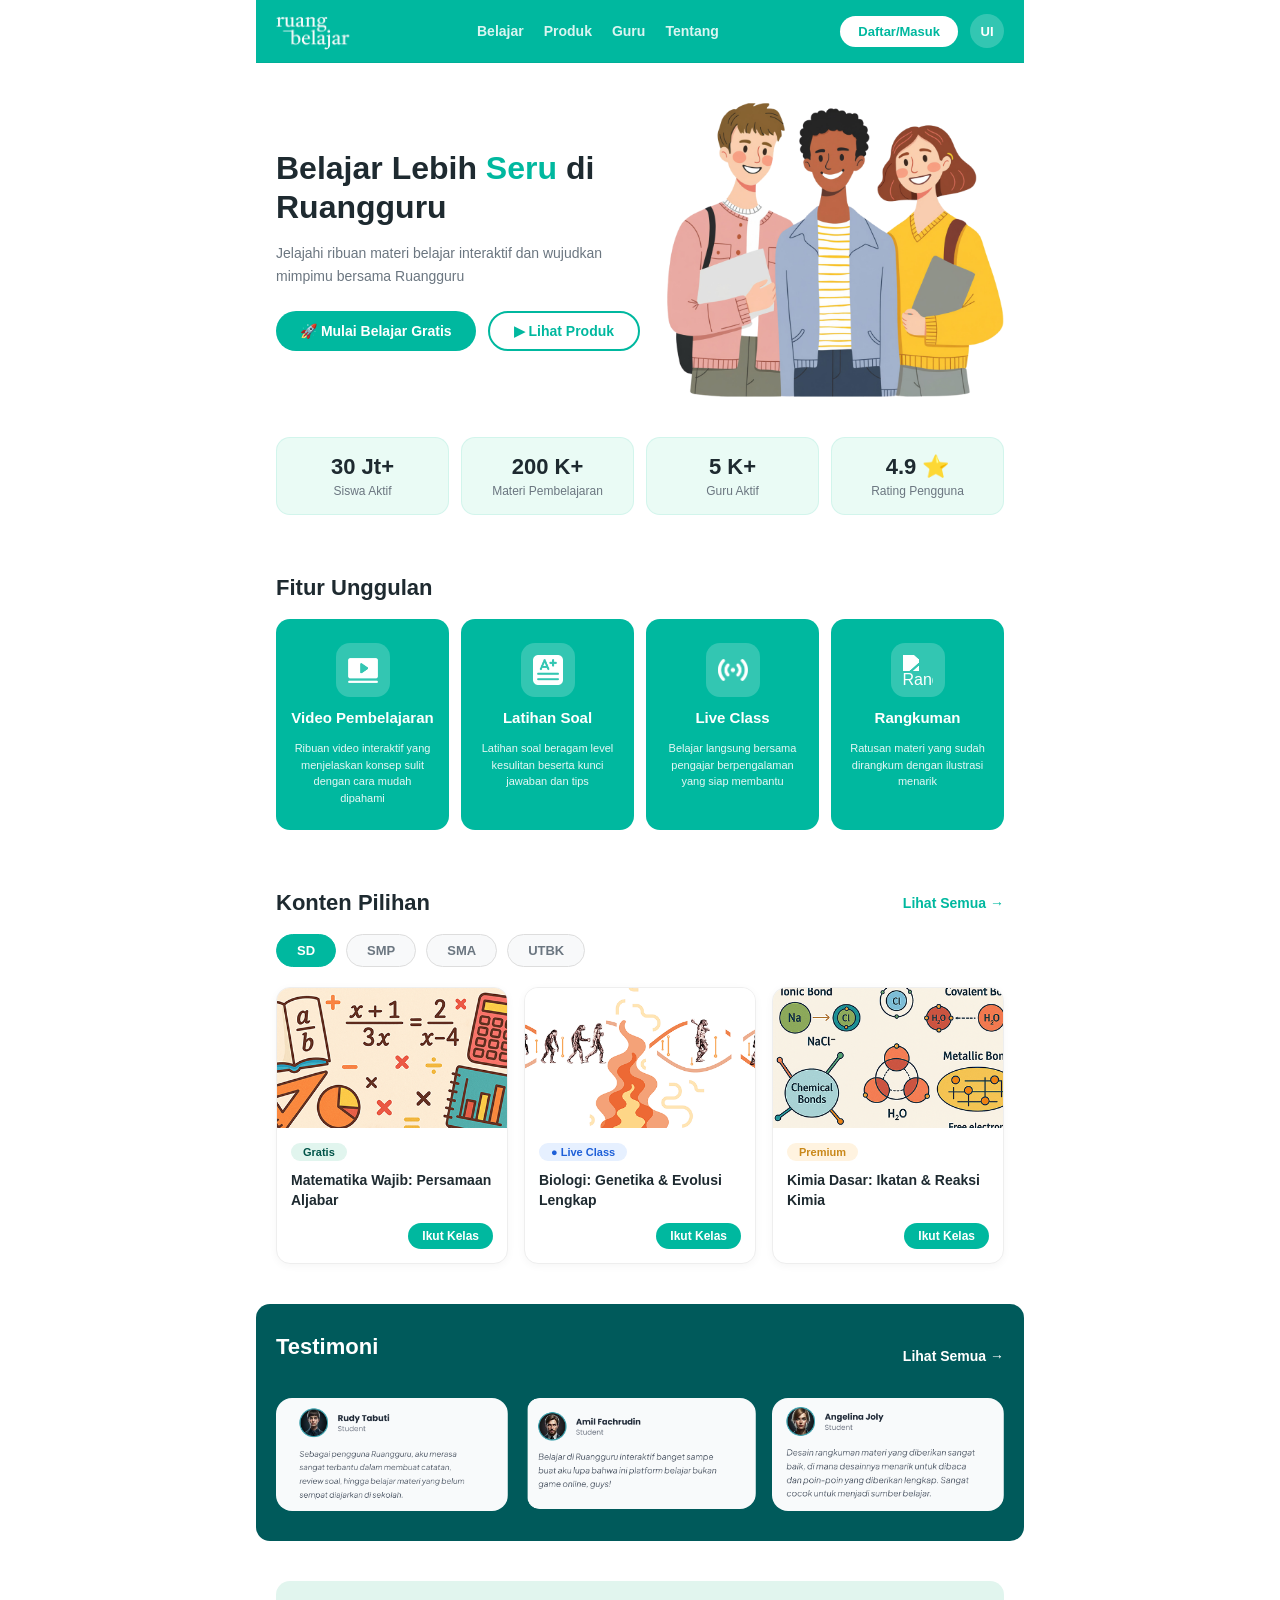
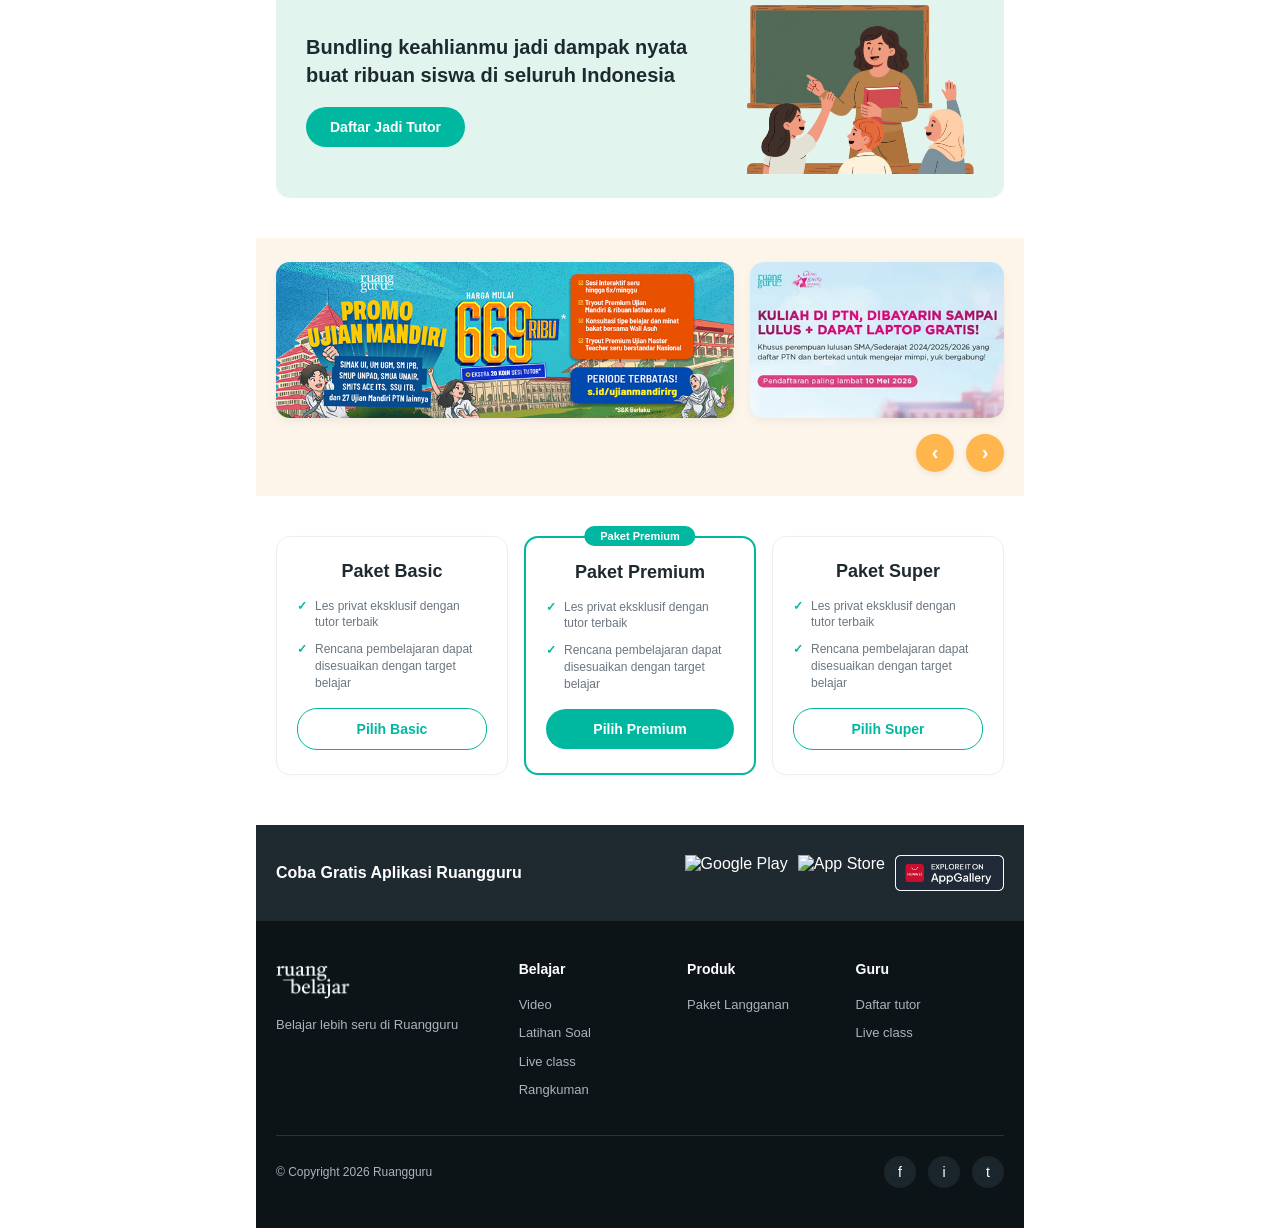
==== tablet/index.html @ df0e4e03 "buat folder utama" ====
<!DOCTYPE html>
<html lang="id">
<head>
<meta charset="UTF-8">
<meta name="viewport" content="width=device-width, initial-scale=1.0">
<title>Ruangguru - Home (Tablet)</title>
<link rel="stylesheet" href="style.css">
</head>
<body>

  <header>
    <div class="logo-container">
      <img src="logo.png" alt="ruang belajar" class="logo-img">
    </div>
    <nav>
      <span>Belajar</span><span>Produk</span><span>Guru</span><span>Tentang</span>
    </nav>
    <div class="header-right">
      <button class="btn-pill">Daftar/Masuk</button>
      <div class="avatar">UI</div>
    </div>
  </header>

  <section class="hero">
    <div class="hero-text">
      <h1>Belajar Lebih <span>Seru</span> di Ruangguru</h1>
      <p>Jelajahi ribuan materi belajar interaktif dan wujudkan mimpimu bersama Ruangguru</p>
      <div class="hero-buttons">
        <button class="btn-primary">🚀 Mulai Belajar Gratis</button>
        <button class="btn-outline">▶ Lihat Produk</button>
      </div>
    </div>
    <div class="hero-img">
      <img src="ilustrasi hero 1.png" alt="Ilustrasi Siswa Belajar">
    </div>
  </section>

  <div class="stats">
    <div class="stat"><div class="num">30 Jt+</div><div class="label">Siswa Aktif</div></div>
    <div class="stat"><div class="num">200 K+</div><div class="label">Materi Pembelajaran</div></div>
    <div class="stat"><div class="num">5 K+</div><div class="label">Guru Aktif</div></div>
    <div class="stat"><div class="num">4.9 ⭐</div><div class="label">Rating Pengguna</div></div>
  </div>

  <div class="section">
    <h2>Fitur Unggulan</h2>
    <div class="features">
      <div class="feature-card">
        <div class="feature-icon-box">
          <img src="ph_video-fill.png" alt="Video Pembelajaran" class="feature-icon-img">
        </div>
        <h3>Video Pembelajaran</h3>
        <p>Ribuan video interaktif yang menjelaskan konsep sulit dengan cara mudah dipahami</p>
      </div>
      <div class="feature-card">
        <div class="feature-icon-box">
          <img src="fluent_quiz-28-filled.png" alt="Latihan Soal" class="feature-icon-img">
        </div>
        <h3>Latihan Soal</h3>
        <p>Latihan soal beragam level kesulitan beserta kunci jawaban dan tips</p>
      </div>
      <div class="feature-card">
        <div class="feature-icon-box">
          <img src="fluent_live-16-filled.png" alt="Live Class" class="feature-icon-img">
        </div>
        <h3>Live Class</h3>
        <p>Belajar langsung bersama pengajar berpengalaman yang siap membantu</p>
      </div>
      <div class="feature-card">
        <div class="feature-icon-box">
          <img src="zondicons_news-paper.png" alt="Rangkuman" class="feature-icon-img">
        </div>
        <h3>Rangkuman</h3>
        <p>Ratusan materi yang sudah dirangkum dengan ilustrasi menarik</p>
      </div>
    </div>
  </div>

  <div class="section">
    <div class="section-head">
      <h2 style="margin-bottom:0;">Konten Pilihan</h2>
      <a class="link-all" href="#">Lihat Semua →</a>
    </div>
    <div class="tabs">
      <div class="tab active">SD</div>
      <div class="tab">SMP</div>
      <div class="tab">SMA</div>
      <div class="tab">UTBK</div>
    </div>
    <div class="content-cards">
      
      <div class="content-card">
        <div class="thumb">
          <img src="Rectangle 106.png" alt="Matematika">
        </div>
        <div class="body">
          <span class="badge gratis">Gratis</span>
          <h4>Matematika Wajib: Persamaan Aljabar</h4>
          <div class="footer-row"><a href="#" class="pill-action">Ikut Kelas</a></div>
        </div>
      </div>
      
      <div class="content-card">
        <div class="thumb">
          <img src="Rectangle 107.png" alt="Biologi">
        </div>
        <div class="body">
          <span class="badge live">● Live Class</span>
          <h4>Biologi: Genetika &amp; Evolusi Lengkap</h4>
          <div class="footer-row"><a href="#" class="pill-action">Ikut Kelas</a></div>
        </div>
      </div>
      
      <div class="content-card">
        <div class="thumb">
          <img src="Rectangle 108.png" alt="Kimia">
        </div>
        <div class="body">
          <span class="badge premium">Premium</span>
          <h4>Kimia Dasar: Ikatan &amp; Reaksi Kimia</h4>
          <div class="footer-row"><a href="#" class="pill-action">Ikut Kelas</a></div>
        </div>
      </div>

    </div>
  </div>

  <div class="section testimonial-section">
    <div class="section-head">
      <h2>Testimoni</h2>
      <a class="link-all" href="#">Lihat Semua →</a>
    </div>
    <div class="testimonial-cards">
      <img src="testi 1.png" alt="Testimoni Rudy Tabuti" class="testi-img">
      
      <img src="testi 2.png" alt="Testimoni Amil Fachrudin" class="testi-img">
      
      <img src="testi 3.png" alt="Testimoni Angelina Joly" class="testi-img">
    </div>
  </div>

  <div class="tutor-banner">
    <div class="tutor-text">
      <h2>Bundling keahlianmu jadi dampak nyata buat ribuan siswa di seluruh Indonesia</h2>
      <button class="btn-primary">Daftar Jadi Tutor</button>
    </div>
    <div class="tutor-img">
      <img src="ilustrasi.png" alt="Ilustrasi Guru">
    </div>
  </div>

  <div class="promo-carousel-container">
    <div class="promo-banners-flex">
      <div class="promo-card banner-besar">
        <img src="promo1.png" alt="Promo Ujian Mandiri">
      </div>

      <div class="promo-card banner-kecil">
        <img src="promo2.png" alt="Promo Beasiswa Ruangguru">
      </div>
    </div>
    
    <div class="carousel-controls">
      <button class="carousel-btn">‹</button>
      <button class="carousel-btn">›</button>
    </div>
  </div>

  <div class="pricing-section">
    <div class="pricing">
      <div class="price-card">
        <h3>Paket Basic</h3>
        <ul>
          <li>Les privat eksklusif dengan tutor terbaik</li>
          <li>Rencana pembelajaran dapat disesuaikan dengan target belajar</li>
        </ul>
        <button class="btn-outline-pricing">Pilih Basic</button>
      </div>
      <div class="price-card featured">
        <span class="tag">Paket Premium</span>
        <h3>Paket Premium</h3>
        <ul>
          <li>Les privat eksklusif dengan tutor terbaik</li>
          <li>Rencana pembelajaran dapat disesuaikan dengan target belajar</li>
        </ul>
        <button>Pilih Premium</button>
      </div>
      <div class="price-card">
        <h3>Paket Super</h3>
        <ul>
          <li>Les privat eksklusif dengan tutor terbaik</li>
          <li>Rencana pembelajaran dapat disesuaikan dengan target belajar</li>
        </ul>
        <button class="btn-outline-pricing">Pilih Super</button>
      </div>
    </div>
  </div>

  <div class="app-section">
    <h3>Coba Gratis Aplikasi Ruangguru</h3>
    <div class="app-badges">
      <img class="app-badge-img" src="https://upload.wikimedia.org/wikipedia/commons/7/78/Google_Play_Store_badge_EN.svg" alt="Google Play">
      <img class="app-badge-img" src="https://upload.wikimedia.org/wikipedia/commons/3/3c/Download_on_the_App_Store_Badge.svg" alt="App Store">
      <img class="app-badge-img" src="huawei store.png" alt="App Gallery">
    </div>
  </div>

  <footer>
    <div class="footer-grid">
      <div>
        <img src="logo.png" alt="ruang belajar" class="logo-img" style="margin-bottom: 12px; filter: brightness(1);">
        <p>Belajar lebih seru di Ruangguru</p>
      </div>
      <div>
        <h4>Belajar</h4>
        <p>Video<br>Latihan Soal<br>Live class<br>Rangkuman</p>
      </div>
      <div>
        <h4>Produk</h4>
        <p>Paket Langganan</p>
      </div>
      <div>
        <h4>Guru</h4>
        <p>Daftar tutor<br>Live class</p>
      </div>
    </div>
    <div class="footer-bottom">
      <span>© Copyright 2026 Ruangguru</span>
      <div class="socials">
        <span>f</span><span>i</span><span>t</span>
      </div>
    </div>
  </footer>

</body>
</html>
---- tablet/style.css ----
:root {
  --teal: #00B89F;
  --teal-dark: #005348;
  --teal-light: #e1f5ee;
  --teal-pale: #eafbf5;
  --dark: #1e2a30;
  --text: #27313a;
  --muted: #6b7680;
  --radius: 14px;
}

* {
  box-sizing: border-box;
  margin: 0;
  padding: 0;
  font-family: 'Segoe UI', Arial, sans-serif;
}

body {
  background: #fff;
  color: var(--text);
  max-width: 768px;
  margin: 0 auto;
}

img, svg {
  display: block;
  max-width: 100%;
  height: auto;
}

/* Header */
header {
  background: var(--teal); /* Warna hijau toska khas agar logo putih terlihat jelas */
  display: flex;
  align-items: center;
  justify-content: space-between;
  padding: 12px 20px;
  border-bottom: 1px solid rgba(0,0,0,0.05);
}

.logo-container {
  display: flex;
  align-items: center;
}

.logo-img {
  height: 38px; /* Mengatur tinggi ideal untuk logo gambar */
  width: auto;
  object-fit: contain;
}

nav {
  display: flex;
  gap: 20px;
  font-size: 14px;
  font-weight: 600;
  color: rgba(255, 255, 255, 0.85); /* Teks navigasi berwarna terang di atas warna toska */
}

nav span {
  cursor: pointer;
}

nav span:hover {
  color: #fff;
}

.header-right {
  display: flex;
  align-items: center;
  gap: 12px;
}

.btn-pill {
  background: #fff;
  color: var(--teal);
  border-radius: 20px;
  padding: 8px 18px;
  font-weight: 700;
  font-size: 13px;
  border: none;
  cursor: pointer;
}

.avatar {
  width: 34px;
  height: 34px;
  border-radius: 50%;
  background: rgba(255, 255, 255, 0.2);
  display: flex;
  align-items: center;
  justify-content: center;
  font-size: 13px;
  font-weight: bold;
  color: #fff;
}

/* Hero Section */
.hero {
  display: flex;
  align-items: center;
  gap: 20px;
  padding: 40px 20px;
}

.hero-text {
  flex: 1.1;
  min-width: 260px;
}

.hero-text h1 {
  font-size: 32px;
  font-weight: 800;
  line-height: 1.2;
  color: var(--dark);
}

.hero-text h1 span {
  color: var(--teal);
}

.hero-text p {
  margin: 16px 0 24px;
  color: var(--muted);
  font-size: 14px;
  line-height: 1.6;
}

.hero-buttons {
  display: flex;
  gap: 12px;
  flex-wrap: wrap;
}

.btn-primary {
  background: var(--teal);
  color: #fff;
  border: none;
  border-radius: 24px;
  padding: 12px 24px;
  font-weight: 700;
  font-size: 14px;
  cursor: pointer;
}

.btn-outline {
  background: #fff;
  color: var(--teal);
  border: 2px solid var(--teal);
  border-radius: 24px;
  padding: 10px 24px;
  font-weight: 700;
  font-size: 14px;
  cursor: pointer;
}

.hero-img {
  flex: 1;
  min-width: 240px;
  display: flex;
  align-items: center;
  justify-content: center;
}

.hero-img img {
  width: 100%;
  max-height: 320px;
  object-fit: contain; /* Menggunakan contain agar karakter ilustrasi tidak terpotong */
}

/* Stats */
.stats {
  display: grid;
  grid-template-columns: repeat(4, 1fr);
  gap: 12px;
  padding: 0 20px 40px;
}

.stat {
  background: var(--teal-pale);
  border-radius: var(--radius);
  padding: 16px 8px;
  text-align: center;
  border: 1px solid rgba(0, 184, 159, 0.1);
}

.stat .num {
  font-size: 22px;
  font-weight: 800;
  color: var(--dark);
}

.stat .label {
  font-size: 12px;
  color: var(--muted);
  margin-top: 4px;
  font-weight: 500;
}

/* Section Common */
.section {
  padding: 20px 20px 40px;
}

.section h2 {
  font-size: 22px;
  font-weight: 800;
  color: var(--dark);
  margin-bottom: 18px;
}

.section-head {
  display: flex;
  justify-content: space-between;
  align-items: center;
  margin-bottom: 18px;
}

.link-all {
  color: var(--teal);
  font-weight: 700;
  font-size: 14px;
  text-decoration: none;
  display: flex;
  align-items: center;
  gap: 4px;
}

/* Fitur Unggulan */
.features {
  display: grid;
  grid-template-columns: repeat(4, 1fr);
  gap: 12px;
}

.feature-card {
  background: var(--teal);
  color: #fff;
  border-radius: var(--radius);
  padding: 24px 14px;
  text-align: center;
  display: flex;
  flex-direction: column;
  align-items: center;
  gap: 12px;
}

/* Kotak pembungkus ikon */
.feature-icon-box {
  width: 54px;
  height: 54px;
  border-radius: 14px;
  background: rgba(255, 255, 255, 0.2); /* Efek transparan semi putih */
  display: flex;
  align-items: center;
  justify-content: center;
  padding: 12px; /* Jarak aman di dalam kotak */
}

/* Mengatur ukuran gambar ikon di dalam kotak */
.feature-icon-img {
  width: 100%;
  height: 100%;
  object-fit: contain;
  filter: brightness(0) invert(1); /* Memaksa ikon hitam menjadi putih bersih agar kontras */
}

.feature-card h3 {
  font-size: 15px;
  font-weight: 800;
}

.feature-card p {
  font-size: 11px;
  line-height: 1.5;
  color: rgba(255, 255, 255, 0.9);
  margin-top: 2px;
}

/* Konten Pilihan */
.tabs {
  display: flex;
  gap: 10px;
  margin-bottom: 20px;
  flex-wrap: wrap;
}

.tab {
  border-radius: 20px;
  padding: 8px 20px;
  font-size: 13px;
  font-weight: 700;
  border: 1px solid #ddd;
  color: var(--muted);
  background: #f8f9fa;
  cursor: pointer;
}

.tab.active {
  background: var(--teal);
  color: #fff;
  border-color: var(--teal);
}

.content-cards {
  display: grid;
  grid-template-columns: repeat(3, 1fr);
  gap: 16px;
}

.content-card {
  border: 1px solid #eee;
  border-radius: var(--radius);
  overflow: hidden;
  background: #fff;
  box-shadow: 0 2px 8px rgba(0, 0, 0, 0.04);
}

.content-card .thumb {
  height: 140px; /* Sedikit disesuaikan agar pas dengan rasio gambar baru */
  overflow: hidden;
  background-color: #fdf5ea; /* Warna dasar hangat agar senada dengan background gambar matematika */
}

.content-card .thumb img {
  width: 100%;
  height: 100%;
  object-fit: cover; /* Memastikan gambar memenuhi area kotak secara rapi */
}

.content-card .body {
  padding: 14px;
}

.badge {
  display: inline-block;
  font-size: 11px;
  font-weight: 700;
  border-radius: 12px;
  padding: 3px 12px;
  margin-bottom: 10px;
}

.badge.gratis {
  background: var(--teal-light);
  color: var(--teal-dark);
}

.badge.live {
  background: #e6f0ff;
  color: #1d5fd8;
}

.badge.premium {
  background: #fff3e0;
  color: #c9881a;
}

.content-card h4 {
  font-size: 14px;
  font-weight: 700;
  margin-bottom: 14px;
  line-height: 1.4;
  color: var(--dark);
  height: 38px;
  overflow: hidden;
}

.content-card .footer-row {
  display: flex;
  justify-content: flex-end;
}

.pill-action {
  background: var(--teal);
  color: #fff;
  font-size: 12px;
  font-weight: 700;
  border-radius: 14px;
  padding: 6px 14px;
  text-decoration: none;
}

/* Testimoni Section */
.testimonial-section {
  background: #005a5b; /* Mengikuti warna latar belakang hijau tua testimoni */
  padding: 30px 20px;
  border-radius: var(--radius);
}

.testimonial-section h2, 
.testimonial-section .link-all {
  color: #fff; /* Mengubah teks judul testimoni menjadi putih */
}

.testimonial-cards {
  display: grid;
  grid-template-columns: repeat(3, 1fr);
  gap: 16px;
  margin-top: 20px;
}

/* Mengatur gambar testimoni agar responsif dan rapi */
.testi-img {
  width: 100%;
  height: auto;
  object-fit: contain;
  border-radius: 16px; /* Sudut melengkung halus sesuai gambar asli */
}

/* --- Tutor Banner (Layout Terpisah) --- */
.tutor-banner {
  background: var(--teal-light);
  margin: 40px 20px;
  border-radius: var(--radius);
  padding: 24px 30px;
  display: flex;
  align-items: center;
  gap: 20px;
}

.tutor-text {
  flex: 1.3;
}

.tutor-text h2 {
  font-size: 20px;
  font-weight: 800;
  color: var(--dark);
  margin-bottom: 18px;
  line-height: 1.4;
}

.tutor-img {
  flex: 0.7;
  display: flex;
  justify-content: center;
  align-items: flex-end;
}

.tutor-img img {
  width: 100%;
  max-height: 180px;
  object-fit: contain;
}

/* --- Promo Section (Double Flex) --- */
.promo-carousel-container {
  background-color: #fdf5ea;
  padding: 24px 20px;
  margin-bottom: 40px;
}

.promo-banners-flex {
  display: flex;
  gap: 16px;
  align-items: stretch;
}

.promo-card {
  border-radius: var(--radius);
  overflow: hidden;
  box-shadow: 0 4px 10px rgba(0, 0, 0, 0.05);
  background: #fff;
}

.promo-card img {
  width: 100%;
  height: 100%;
  object-fit: cover;
  display: block;
}

/* Proporsi perbandingan kiri lebih besar */
.promo-card.banner-besar {
  flex: 1.8;
}

.promo-card.banner-kecil {
  flex: 1;
}

/* Tombol Slider Kuning */
.carousel-controls {
  display: flex;
  justify-content: flex-end;
  gap: 12px;
  margin-top: 16px;
}

.carousel-btn {
  width: 38px;
  height: 38px;
  border-radius: 50%;
  background: #ffb74d;
  color: #fff;
  display: flex;
  align-items: center;
  justify-content: center;
  font-weight: bold;
  cursor: pointer;
  border: none;
  font-size: 20px;
  box-shadow: 0 2px 6px rgba(0,0,0,0.08);
}

/* Pricing */
.pricing-section {
  padding: 0 20px 50px;
}

.pricing {
  display: grid;
  grid-template-columns: repeat(3, 1fr);
  gap: 16px;
}

.price-card {
  border: 1px solid #eee;
  border-radius: var(--radius);
  padding: 24px 20px;
  display: flex;
  flex-direction: column;
  gap: 16px;
  background: #fff;
  box-shadow: 0 2px 8px rgba(0, 0, 0, 0.02);
}

.price-card.featured {
  border: 2px solid var(--teal);
  position: relative;
}

.price-card .tag {
  position: absolute;
  top: -12px;
  left: 50%;
  transform: translateX(-50%);
  background: var(--teal);
  color: #fff;
  font-size: 11px;
  font-weight: 700;
  border-radius: 12px;
  padding: 4px 16px;
  white-space: nowrap;
}

.price-card h3 {
  font-size: 18px;
  font-weight: 800;
  color: var(--dark);
  text-align: center;
}

.price-card ul {
  list-style: none;
  font-size: 12px;
  color: var(--muted);
  display: flex;
  flex-direction: column;
  gap: 10px;
}

.price-card li {
  display: flex;
  gap: 8px;
  line-height: 1.4;
}

.price-card li::before {
  content: "✓";
  color: var(--teal);
  font-weight: 800;
}

.price-card button {
  background: var(--teal);
  color: #fff;
  border: none;
  border-radius: 20px;
  padding: 12px;
  font-weight: 700;
  font-size: 14px;
  cursor: pointer;
  margin-top: auto;
}

.price-card button.btn-outline-pricing {
  background: #fff;
  color: var(--teal);
  border: 1px solid var(--teal);
}

/* App download */
.app-section {
  background: var(--dark);
  color: #fff;
  padding: 30px 20px;
  display: flex;
  justify-content: space-between;
  align-items: center;
  gap: 12px;
}

.app-section h3 {
  font-size: 16px;
  font-weight: 700;
}

.app-badges {
  display: flex;
  gap: 10px;
}

.app-badge-img {
  height: 36px;
  cursor: pointer;
}

/* Footer */
footer {
  background: #0c1418;
  color: #aab4ba;
  padding: 40px 20px;
}

.footer-grid {
  display: grid;
  grid-template-columns: 1.5fr 1fr 1fr 1fr;
  gap: 20px;
}

.footer-grid h4 {
  color: #fff;
  font-size: 14px;
  margin-bottom: 14px;
  font-weight: 700;
}

.footer-grid p {
  font-size: 13px;
  line-height: 2.2;
}

.footer-bottom {
  border-top: 1px solid #2a3338;
  margin-top: 30px;
  padding-top: 20px;
  display: flex;
  justify-content: space-between;
  align-items: center;
  font-size: 12px;
}

.socials {
  display: flex;
  gap: 12px;
}

.socials span {
  width: 32px;
  height: 32px;
  border-radius: 50%;
  background: #1b262c;
  display: flex;
  align-items: center;
  justify-content: center;
  font-size: 14px;
  color: #fff;
  cursor: pointer;
}

/* Responsive breakpoint */
@media (max-width: 680px) {
  .features, .content-cards, .testi-grid, .pricing, .footer-grid {
    grid-template-columns: 1fr;
  }
  .hero {
    flex-direction: column;
  }
  .stats {
    grid-template-columns: repeat(2, 1fr);
  }
  .tutor-banner {
    flex-direction: column;
  }
  .promo-banners-flex {
    flex-direction: column;
  }
  .app-section {
    flex-direction: column;
    text-align: center;
  }
}
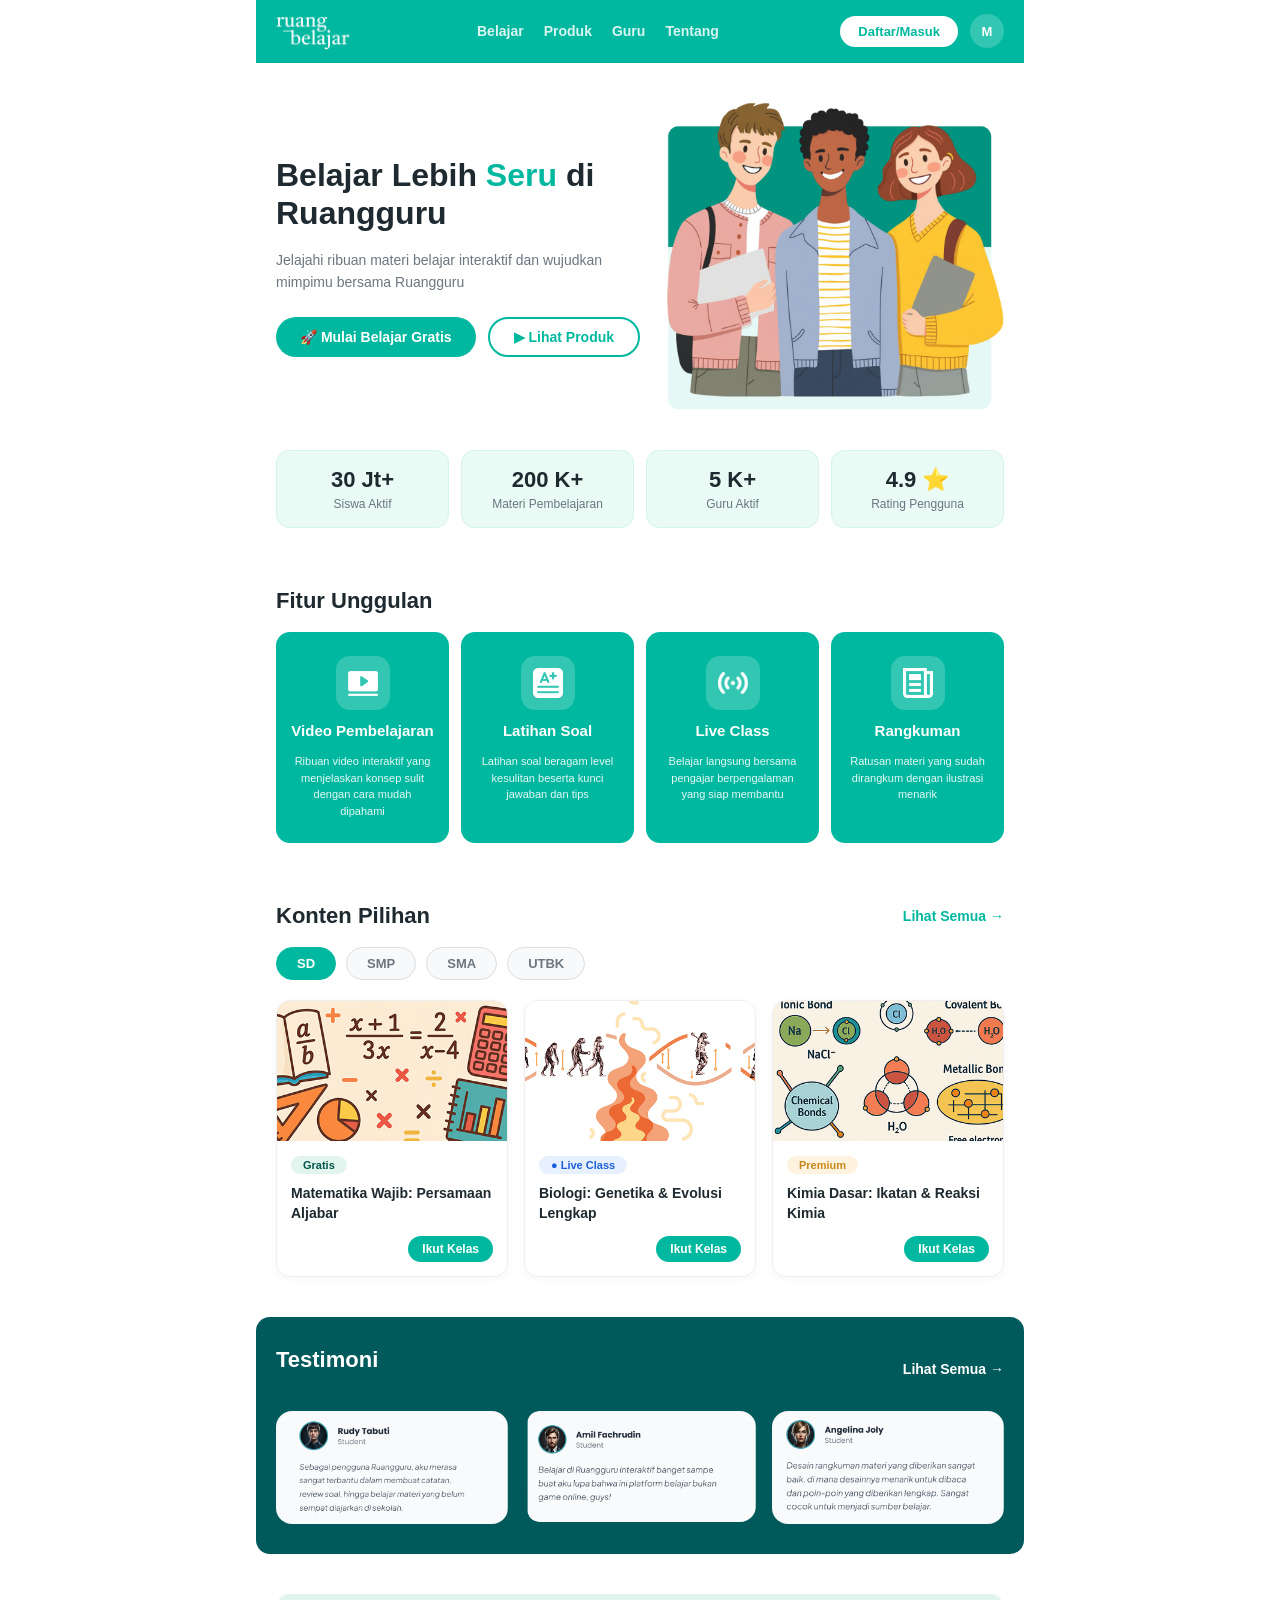
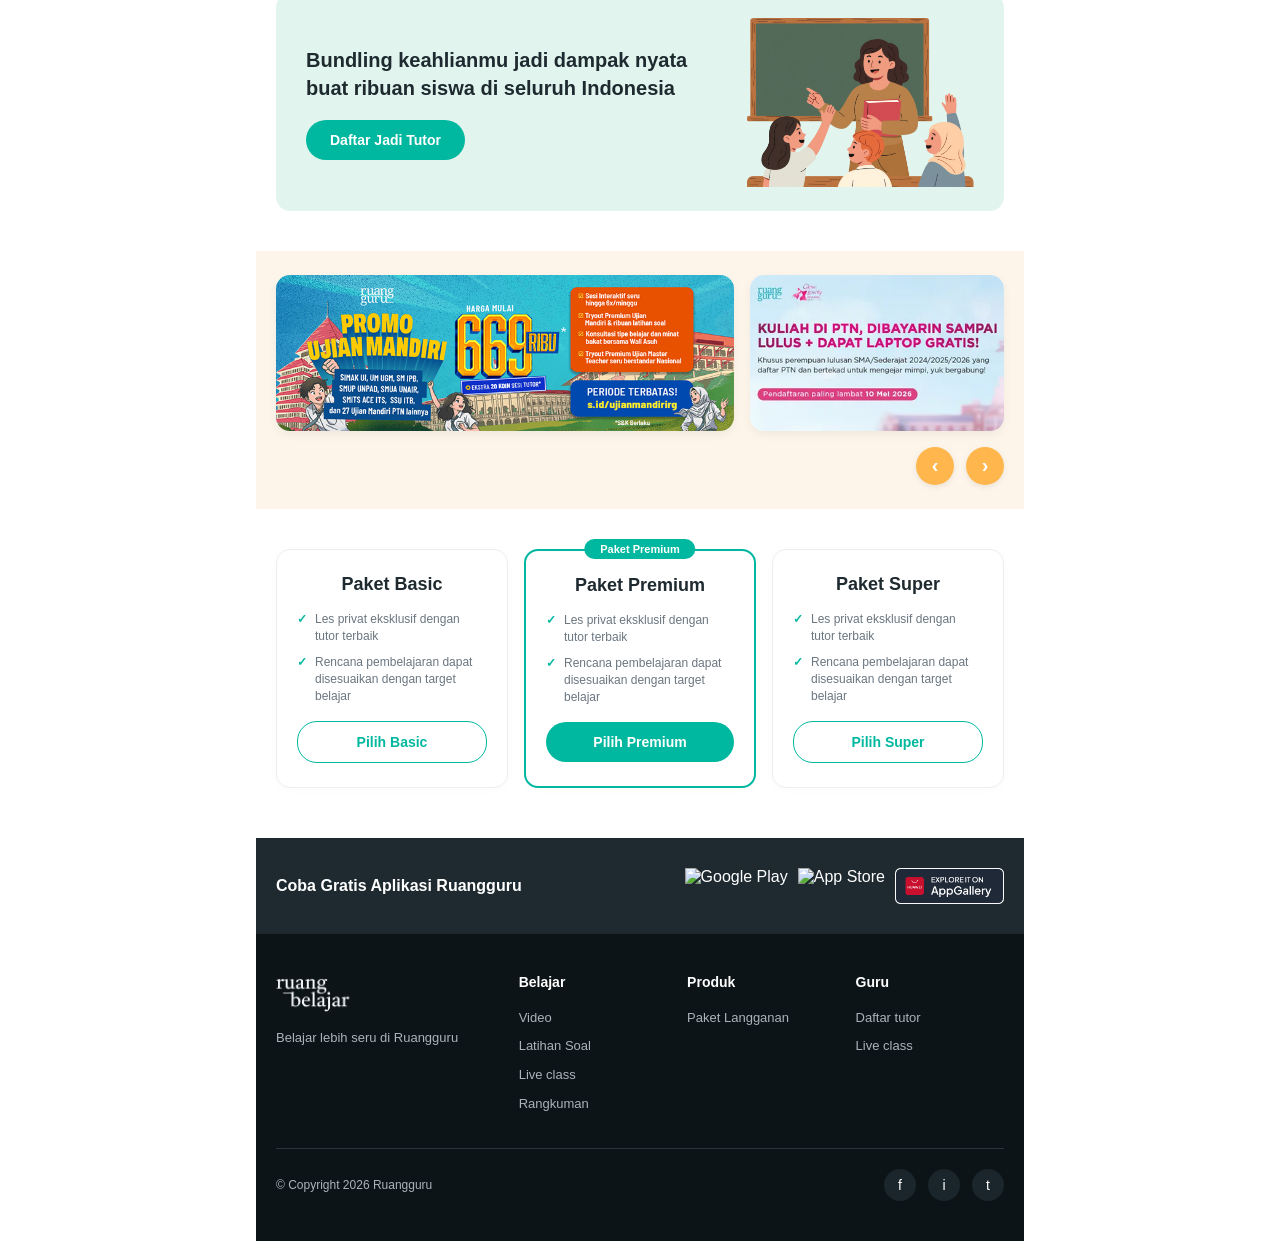
==== commit 34734ec3: "update tablet" ====
--- a/tablet/index.html
+++ b/tablet/index.html
@@ -17,7 +17,7 @@
     </nav>
     <div class="header-right">
       <button class="btn-pill">Daftar/Masuk</button>
-      <div class="avatar">UI</div>
+      <div class="avatar">M</div>
     </div>
   </header>
 
@@ -31,7 +31,7 @@
       </div>
     </div>
     <div class="hero-img">
-      <img src="ilustrasi hero 1.png" alt="Ilustrasi Siswa Belajar">
+      <img src="gambar Hero.png" alt="Ilustrasi Siswa Belajar">
     </div>
   </section>
 
